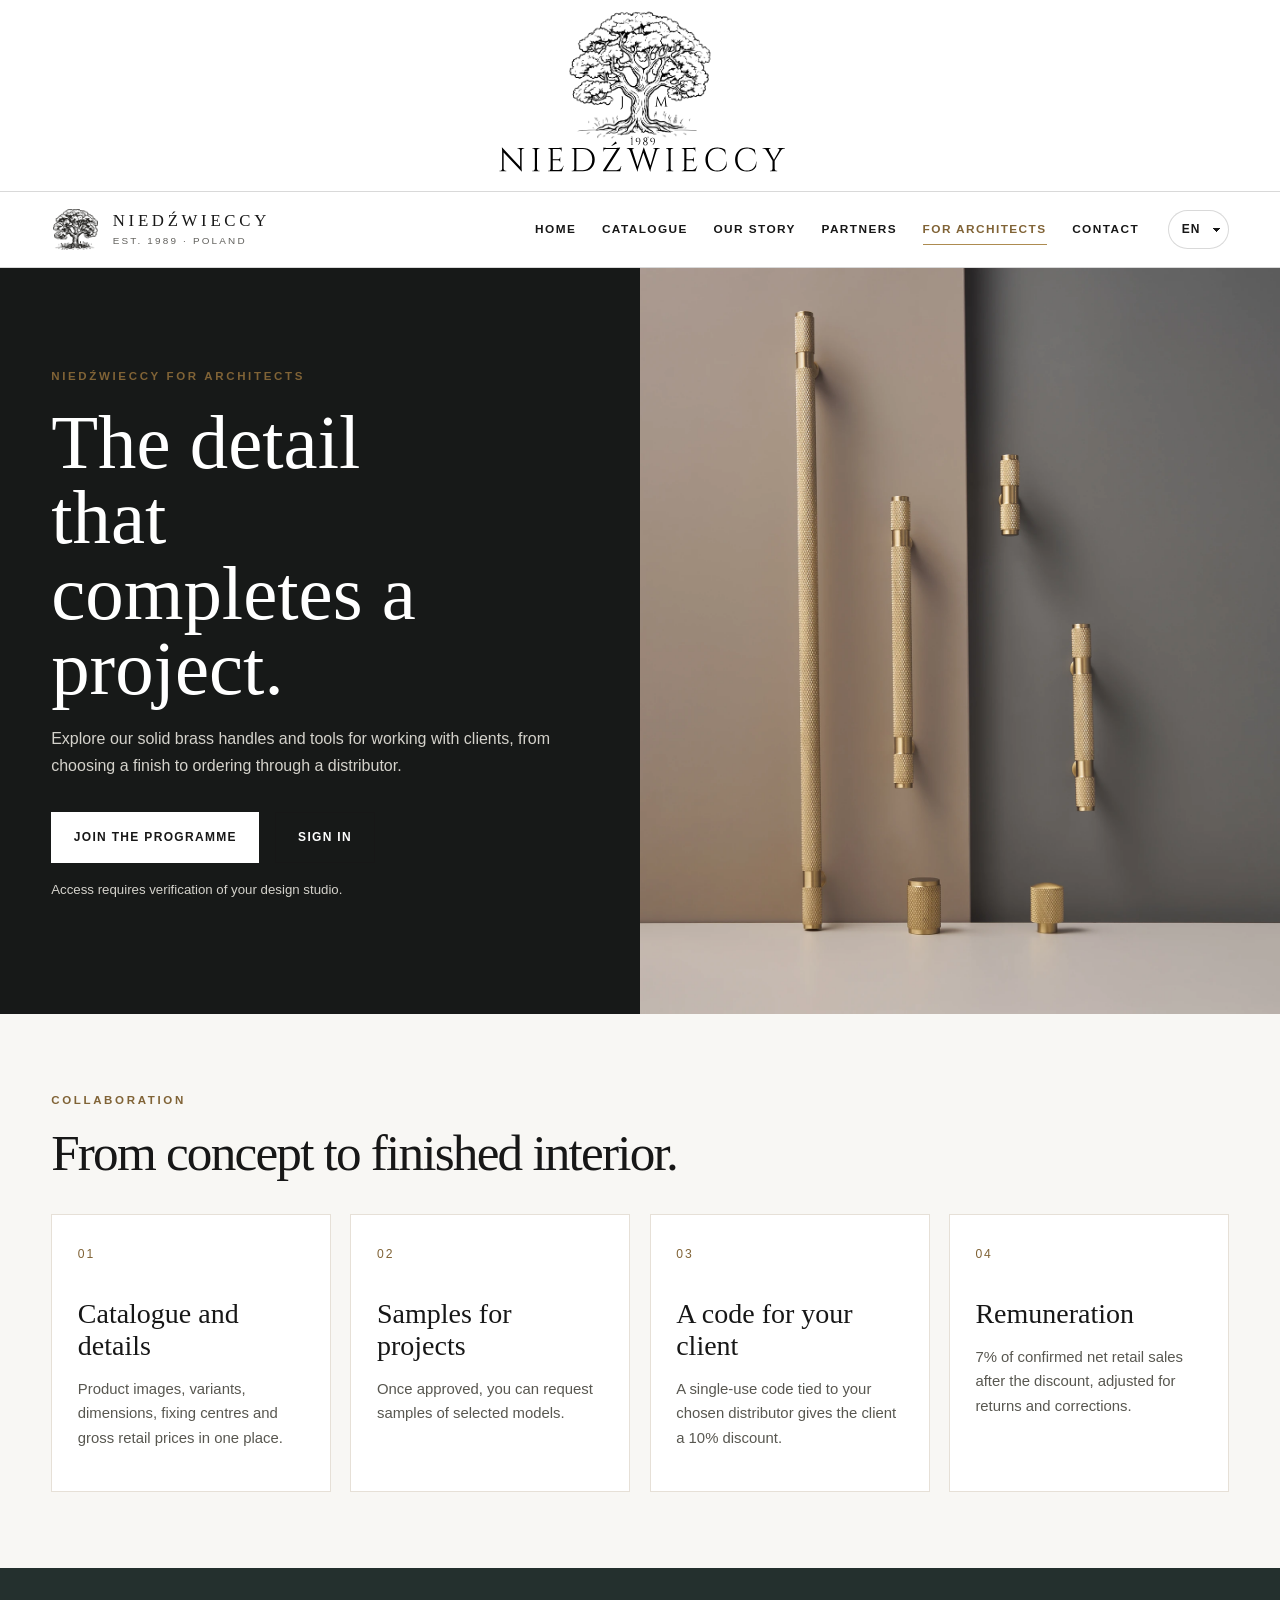
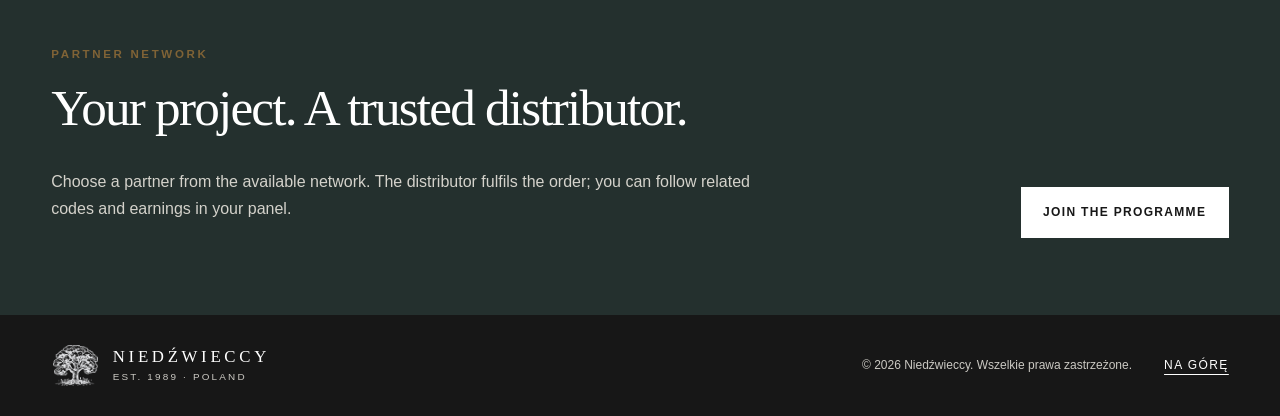
==== dla-architektow.html @ d3c6e462 "Add architect programme entry to Niedzwieccy brand site" ====
<!doctype html>
<html lang="pl">
  <head>
    <meta charset="utf-8" />
    <meta name="viewport" content="width=device-width, initial-scale=1" />
    <meta name="theme-color" content="#171717" />
    <meta name="description" content="Program Niedźwieccy dla Architektów: katalog uchwytów z litego mosiądzu, próbki, dystrybutorzy i kody dla klientów." />
    <meta property="og:type" content="website" />
    <meta property="og:title" content="Dla Architektów — Niedźwieccy" />
    <meta property="og:description" content="Poznaj program współpracy dla pracowni projektowych." />
    <link rel="canonical" href="https://niedzwieccy.com/dla-architektow" />
    <link rel="icon" type="image/png" href="assets/tree-mark-transparent.png" />
    <link rel="stylesheet" href="styles.css?v=8" />
    <link rel="stylesheet" href="pages.css?v=1" />
    <link rel="stylesheet" href="architect-page.css?v=1" />
    <title>Dla Architektów — Niedźwieccy</title>
  </head>
  <body class="inner-page architects-page" data-page="architects">
    <a class="skip-link" href="#main">Przejdź do treści</a>
    <div class="brand-masthead" id="top">
      <a class="masthead-logo" href="index.html" data-site-link aria-label="Niedźwieccy"><img src="assets/logo-niedzwieccy.svg" alt="Niedźwieccy — logo" width="375" height="375" /></a>
    </div>
    <header class="site-header" data-header>
      <a class="brand compact-brand" href="index.html#top" data-site-link aria-label="Niedźwieccy"><span class="brand-tree" aria-hidden="true"></span><span class="brand-copy"><strong>NIEDŹWIECCY</strong><small>EST. 1989 · POLAND</small></span></a>
      <button class="menu-toggle" type="button" aria-expanded="false" aria-controls="site-nav" data-menu><span></span><span></span><span class="sr-only">Menu</span></button>
      <nav class="site-nav" id="site-nav" aria-label="Menu" data-nav>
        <a href="index.html" data-site-link data-nav-label="home">Strona główna</a>
        <a href="katalog.html" data-site-link data-nav-label="catalog">Katalog</a>
        <a href="marka.html" data-site-link data-nav-label="brand">O marce</a>
        <a href="partnerzy.html" data-site-link data-nav-label="partners">Partnerzy</a>
        <a href="dla-architektow.html" data-site-link data-nav-label="architects" aria-current="page">Dla Architektów</a>
        <a href="index.html#contact" data-site-link data-nav-label="contact">Kontakt</a>
      </nav>
      <label class="language-picker"><span class="sr-only">Język</span><select aria-label="Język" data-language><option value="pl">PL</option><option value="de">DE</option><option value="en">EN</option><option value="es">ES</option><option value="fr">FR</option><option value="it">IT</option></select></label>
    </header>
    <main id="main">
      <section class="architect-hero">
        <div class="architect-hero-copy reveal">
          <div class="section-kicker" data-architect-copy="kicker">NIEDŹWIECCY DLA ARCHITEKTÓW</div>
          <h1 data-architect-copy="title">Detal, który domyka projekt.</h1>
          <p data-architect-copy="lead">Poznaj kolekcję uchwytów z litego mosiądzu i korzystaj z narzędzi do pracy z klientem — od wyboru wariantu po realizację u dystrybutora.</p>
          <div class="architect-actions"><a class="button button-light" data-architect-panel href="https://niedzwieccy-architekci-staging.netlify.app/" data-architect-copy="join">Dołącz do programu</a><a class="button button-ghost" data-architect-panel href="https://niedzwieccy-architekci-staging.netlify.app/" data-architect-copy="login">Zaloguj się</a></div>
          <p class="architect-note" data-architect-copy="verification">Dostęp do programu wymaga weryfikacji pracowni.</p>
        </div>
        <div class="architect-hero-image reveal"><img src="assets/hero-noah-1600.webp" alt="Mosiężny uchwyt Niedźwieccy" loading="eager" /></div>
      </section>
      <section class="architect-benefits">
        <div class="section-kicker" data-architect-copy="benefitsKicker">WSPÓŁPRACA</div>
        <h2 data-architect-copy="benefitsTitle">Od koncepcji do gotowego wnętrza.</h2>
        <div class="architect-benefits-grid">
          <article><span>01</span><h3 data-architect-copy="catalogTitle">Katalog i detale</h3><p data-architect-copy="catalogBody">Zdjęcia, warianty, wymiary, rozstawy i ceny detaliczne brutto w jednym miejscu.</p></article>
          <article><span>02</span><h3 data-architect-copy="samplesTitle">Próbki do projektu</h3><p data-architect-copy="samplesBody">Po zatwierdzeniu konta możesz wnioskować o próbki wybranych modeli.</p></article>
          <article><span>03</span><h3 data-architect-copy="codesTitle">Kod dla klienta</h3><p data-architect-copy="codesBody">Jednorazowy kod, powiązany z wybranym dystrybutorem, daje klientowi 10% rabatu.</p></article>
          <article><span>04</span><h3 data-architect-copy="earningsTitle">Wynagrodzenie</h3><p data-architect-copy="earningsBody">7% od potwierdzonej sprzedaży detalicznej netto po rabacie, z uwzględnieniem zwrotów i korekt.</p></article>
        </div>
      </section>
      <section class="architect-final">
        <div><div class="section-kicker" data-architect-copy="networkKicker">SIEĆ PARTNERÓW</div><h2 data-architect-copy="networkTitle">Twój projekt. Sprawdzony dystrybutor.</h2><p data-architect-copy="networkBody">Architekt wybiera partnera z dostępnej sieci. Zamówienie realizuje dystrybutor; architekt może śledzić powiązane kody i wynagrodzenia w swoim panelu.</p></div>
        <a class="button button-light" data-architect-panel href="https://niedzwieccy-architekci-staging.netlify.app/" data-architect-copy="join">Dołącz do programu</a>
      </section>
    </main>
    <footer><a class="brand brand-footer" href="index.html" data-site-link aria-label="Niedźwieccy"><span class="brand-tree" aria-hidden="true"></span><span class="brand-copy"><strong>NIEDŹWIECCY</strong><small>EST. 1989 · POLAND</small></span></a><p>© <span data-year></span> Niedźwieccy. Wszelkie prawa zastrzeżone.</p><a href="#top" class="back-top">Na górę</a></footer>
    <script src="navigation.js?v=2"></script><script src="page-copy.js?v=1"></script><script src="script.js?v=9"></script><script src="architect-page.js?v=1"></script>
  </body>
</html>
---- styles.css ----
:root {
  --ink: #171717;
  --ink-soft: #242424;
  --paper: #faf9f6;
  --paper-warm: #efeeea;
  --white: #fff;
  --brass: #ad8b50;
  --brass-bright: #d5b979;
  --brass-dark: #806336;
  --muted: #62615d;
  --muted-light: #cbc9c3;
  --line: rgba(23, 23, 23, 0.16);
  --serif: Georgia, "Times New Roman", serif;
  --sans: "Helvetica Neue", Helvetica, Arial, sans-serif;
  --pad: clamp(1.25rem, 4vw, 5rem);
  --radius: 2px;
}

* { box-sizing: border-box; }
html { scroll-behavior: smooth; }
body {
  margin: 0;
  color: var(--ink);
  background: var(--paper);
  font-family: var(--sans);
  font-size: 1rem;
  line-height: 1.6;
  -webkit-font-smoothing: antialiased;
}
body.menu-open { overflow: hidden; }
a { color: inherit; }
img { display: block; max-width: 100%; }
button, select { font: inherit; }

.skip-link {
  position: fixed;
  z-index: 100;
  left: 1rem;
  top: -5rem;
  padding: .75rem 1rem;
  background: var(--ink);
  color: var(--white);
}
.skip-link:focus { top: 1rem; }
.sr-only {
  position: absolute;
  width: 1px;
  height: 1px;
  padding: 0;
  margin: -1px;
  overflow: hidden;
  clip: rect(0,0,0,0);
  white-space: nowrap;
  border: 0;
}

.brand-masthead {
  position: relative;
  z-index: 31;
  height: clamp(15rem, 22vw, 17rem);
  display: grid;
  place-items: center;
  overflow: hidden;
  background: var(--white);
  border-bottom: 1px solid var(--line);
}
.masthead-logo {
  position: relative;
  display: block;
  width: clamp(22rem, 30vw, 24rem);
  height: 13rem;
  color: var(--ink);
  text-decoration: none;
  opacity: 0;
  transform: translateY(-14px);
  animation: masthead-in .95s .1s cubic-bezier(.2,.7,.2,1) forwards;
}
.masthead-logo img { position: absolute; top: 50%; left: 0; width: 100%; height: auto; transform: translateY(-50%); }
@keyframes masthead-in { to { opacity: 1; transform: none; } }

.site-header {
  position: sticky;
  z-index: 30;
  top: 0;
  height: 5.25rem;
  padding: 0 var(--pad);
  display: grid;
  grid-template-columns: 1fr auto auto;
  align-items: center;
  gap: 2.2rem;
  border-bottom: 1px solid var(--line);
  background: rgba(255, 255, 255, .96);
  backdrop-filter: blur(16px);
  transition: background .35s ease, border-color .35s ease, height .35s ease;
}
.site-header.scrolled {
  height: 4.5rem;
  background: rgba(255, 255, 255, .96);
  border-color: var(--line);
  backdrop-filter: blur(16px);
}
.compact-brand { opacity: 0; transform: translateY(-8px); pointer-events: none; transition: opacity .35s ease, transform .35s ease; }
.site-header.scrolled .compact-brand { opacity: 1; transform: none; pointer-events: auto; }
.brand {
  display: inline-flex;
  align-items: center;
  gap: .85rem;
  width: max-content;
  text-decoration: none;
}
.brand-tree, .about-tree {
  display: block;
  background-image: url("assets/tree-mark-transparent.png");
  background-size: contain;
  background-position: center;
  background-repeat: no-repeat;
}
.brand-tree { width: 3rem; height: 2.6rem; }
.brand-copy { display: grid; line-height: 1; gap: .35rem; }
.brand-copy strong { font-family: var(--serif); font-size: 1.05rem; letter-spacing: .22em; font-weight: 400; }
.brand-copy small { font-size: .62rem; letter-spacing: .22em; color: var(--muted); }

.site-nav { display: flex; align-items: center; gap: clamp(1rem, 2vw, 2rem); }
.site-nav a {
  position: relative;
  text-decoration: none;
  text-transform: uppercase;
  letter-spacing: .12em;
  font-size: .74rem;
  font-weight: 600;
}
.site-nav a::after {
  content: "";
  position: absolute;
  left: 0;
  right: 100%;
  bottom: -.4rem;
  height: 1px;
  background: var(--brass);
  transition: right .25s ease;
}
.site-nav a:hover::after, .site-nav a:focus-visible::after { right: 0; }
.language-picker select {
  appearance: none;
  border: 1px solid var(--line);
  border-radius: 999px;
  background: transparent;
  color: var(--ink);
  padding: .55rem 1.7rem .55rem .8rem;
  font-size: .75rem;
  font-weight: 700;
  letter-spacing: .09em;
  background-image: linear-gradient(45deg, transparent 50%, currentColor 50%), linear-gradient(135deg, currentColor 50%, transparent 50%);
  background-position: calc(100% - 11px) 50%, calc(100% - 7px) 50%;
  background-size: 4px 4px, 4px 4px;
  background-repeat: no-repeat;
}
.menu-toggle { display: none; }

.hero {
  min-height: calc(100svh - 5.25rem);
  display: grid;
  grid-template-columns: 48% 52%;
  border-bottom: 1px solid var(--line);
}
.hero-copy {
  padding: clamp(5rem, 10vh, 8rem) var(--pad) 3rem;
  display: flex;
  flex-direction: column;
  justify-content: center;
  background: var(--paper);
}
.hero-copy > * { opacity: 0; transform: translateY(22px); animation: hero-enter .8s cubic-bezier(.2,.7,.2,1) forwards; }
.hero-copy > :nth-child(1) { animation-delay: .18s; }
.hero-copy > :nth-child(2) { animation-delay: .3s; }
.hero-copy > :nth-child(3) { animation-delay: .42s; }
.hero-copy > :nth-child(4) { animation-delay: .54s; }
.hero-copy > :nth-child(5) { animation-delay: .66s; }
@keyframes hero-enter { to { opacity: 1; transform: none; } }
.eyebrow, .section-kicker {
  font-size: .72rem;
  letter-spacing: .23em;
  font-weight: 700;
  color: var(--brass-dark);
}
.hero h1, h2 {
  margin: 0;
  font-family: var(--serif);
  font-weight: 400;
  letter-spacing: -.035em;
  line-height: .98;
}
.hero h1 { max-width: 9ch; margin-top: 1.6rem; font-size: clamp(3.2rem, 6.5vw, 7.2rem); }
.hero-lead { max-width: 36rem; margin: 2rem 0 0; color: var(--muted); font-size: clamp(1.05rem, 1.35vw, 1.28rem); }
.hero-actions { display: flex; flex-wrap: wrap; gap: .8rem; margin-top: 2.5rem; }
.button {
  display: inline-flex;
  align-items: center;
  justify-content: center;
  min-height: 3.2rem;
  padding: .85rem 1.35rem;
  border: 1px solid var(--ink);
  text-decoration: none;
  text-transform: uppercase;
  letter-spacing: .11em;
  font-size: .75rem;
  font-weight: 700;
  transition: color .25s ease, background .25s ease, border-color .25s ease;
}
.button-primary { color: var(--white); background: var(--ink); }
.button-primary:hover, .button-primary:focus-visible { background: var(--brass-dark); border-color: var(--brass-dark); }
.button-ghost:hover, .button-ghost:focus-visible { color: var(--white); background: var(--ink); }
.hero-facts { margin: auto 0 0; padding-top: 3rem; display: grid; grid-template-columns: repeat(3, 1fr); gap: 1rem; }
.hero-facts div { border-top: 1px solid var(--line); padding-top: .9rem; }
.hero-facts dt { font-family: var(--serif); font-size: 1.5rem; }
.hero-facts dd { margin: .15rem 0 0; color: var(--muted); font-size: .75rem; line-height: 1.35; }
.hero-visual { position: relative; margin: 0; min-height: 42rem; overflow: hidden; background: var(--paper-warm); }
.hero-visual::after {
  content: "";
  position: absolute;
  inset: 0;
  box-shadow: inset 0 0 0 1px rgba(255,255,255,.12);
  pointer-events: none;
}
.hero-visual img {
  position: absolute;
  inset: 0;
  width: 100%;
  height: 100%;
  object-fit: contain;
  object-position: center;
  animation: hero-image-in 1.4s cubic-bezier(.2,.7,.2,1) both;
}
.hero-visual::before {
  content: "";
  position: absolute;
  z-index: 1;
  top: 0;
  bottom: 0;
  width: 36%;
  left: -50%;
  background: linear-gradient(90deg, transparent, rgba(222,188,123,.22), transparent);
  transform: skewX(-14deg);
  animation: brass-sweep 1.35s .55s ease-out forwards;
  pointer-events: none;
}
@keyframes hero-image-in { from { opacity: .4; filter: saturate(.55); } to { opacity: 1; filter: saturate(1); } }
@keyframes brass-sweep { to { left: 125%; } }
.hero-visual figcaption {
  position: absolute;
  z-index: 1;
  bottom: 1.4rem;
  left: 1.4rem;
  right: 1.4rem;
  display: flex;
  align-items: baseline;
  justify-content: space-between;
  padding: .8rem 1rem;
  background: rgba(23,23,23,.76);
  color: var(--white);
  backdrop-filter: blur(8px);
  text-transform: uppercase;
  font-size: .7rem;
  letter-spacing: .14em;
}
.hero-visual figcaption strong { color: var(--brass-bright); }

.brand-ribbon {
  overflow: hidden;
  padding: .95rem 0;
  border-bottom: 1px solid var(--line);
  background: var(--white);
  color: var(--ink);
}
.brand-ribbon-track {
  display: flex;
  align-items: center;
  gap: 2rem;
  width: max-content;
  animation: ribbon-move 22s linear infinite;
}
.brand-ribbon span { font-size: .72rem; font-weight: 800; letter-spacing: .24em; white-space: nowrap; }
.brand-ribbon i { width: .3rem; height: .3rem; border-radius: 50%; background: var(--brass); }
@keyframes ribbon-move { to { transform: translateX(-50%); } }

.manifesto, .collection, .distribution { padding: clamp(6rem, 10vw, 10rem) var(--pad); }
.manifesto { background: var(--ink); color: var(--white); }
.manifesto .section-kicker { color: var(--brass-bright); }
.manifesto-grid { margin-top: 2.6rem; display: grid; grid-template-columns: 1.35fr .65fr; gap: 8vw; align-items: end; }
.manifesto h2 { max-width: 16ch; font-size: clamp(2.7rem, 5.6vw, 6.3rem); }
.manifesto-copy { max-width: 32rem; color: var(--muted-light); font-size: 1.08rem; }
.gold-line { margin-top: 2rem; padding-left: 1rem; border-left: 2px solid var(--brass); color: var(--white); }
.value-grid { margin-top: clamp(4rem, 8vw, 8rem); display: grid; grid-template-columns: repeat(3, 1fr); border-top: 1px solid rgba(255,255,255,.16); }
.value-card { min-height: 17rem; padding: 1.8rem 2rem 1.8rem 0; border-right: 1px solid rgba(255,255,255,.16); }
.value-card + .value-card { padding-left: 2rem; }
.value-card:last-child { border-right: 0; }
.value-card > span { color: var(--brass-bright); font-size: .72rem; letter-spacing: .18em; }
.value-card h3 { margin: 4.5rem 0 .8rem; font-family: var(--serif); font-size: 1.55rem; font-weight: 400; }
.value-card p { margin: 0; color: var(--muted-light); max-width: 25rem; }

.section-heading { display: grid; grid-template-columns: 1.1fr .9fr; gap: 4rem; align-items: end; }
.section-heading h2, .about h2, .b2b h2, .contact h2 { margin-top: 1.2rem; font-size: clamp(2.8rem, 5vw, 5.8rem); }
.section-heading > p { margin: 0 0 .4rem; max-width: 35rem; color: var(--muted); font-size: 1.05rem; }
.collection-grid {
  margin-top: clamp(3rem, 6vw, 5rem);
  display: grid;
  grid-template-columns: repeat(3, minmax(0, 1fr));
  gap: 1rem;
}
.product-card { position: relative; overflow: hidden; margin: 0; aspect-ratio: 4 / 3; background: var(--paper-warm); }
.product-card.product-wide, .product-card.product-tall { grid-column: auto; grid-row: auto; }
.product-card img { width: 100%; height: 100%; padding: clamp(.35rem, .8vw, .8rem); object-fit: contain; transition: transform .7s cubic-bezier(.2,.65,.25,1); }
.product-card::after { content: ""; position: absolute; inset: 58% 0 0; background: linear-gradient(transparent, rgba(23,23,23,.76)); pointer-events: none; }
.product-card:hover img { transform: scale(1.018); }
.product-card > div { position: absolute; z-index: 2; left: 1.25rem; right: 1.25rem; bottom: 1rem; display: flex; justify-content: space-between; align-items: baseline; color: white; }
.product-card h3 { margin: 0; font-family: var(--serif); font-size: 1.5rem; font-weight: 400; }
.product-card span { font-size: .72rem; letter-spacing: .12em; }
.collection-footer { margin: 2.4rem 0 0 auto; max-width: 52rem; display: flex; align-items: flex-end; justify-content: space-between; gap: 2rem; padding-top: 1.2rem; border-top: 1px solid var(--line); }
.collection-note { margin: 0; max-width: 34rem; color: var(--muted); }
.catalog-button { flex: 0 0 auto; gap: .75rem; }

.about { display: grid; grid-template-columns: .9fr 1.1fr; min-height: 42rem; background: var(--paper-warm); }
.production-visual { position: relative; min-height: 42rem; overflow: hidden; border-right: 1px solid var(--line); background: #74684e; }
.production-visual::after { content: ""; position: absolute; inset: 0; background: linear-gradient(180deg, transparent 55%, rgba(11,10,8,.68)); pointer-events: none; }
.production-visual video { width: 100%; height: 100%; object-fit: cover; filter: saturate(.82) contrast(1.05); }
.production-label { position: absolute; z-index: 2; left: 1.5rem; right: 1.5rem; bottom: 1.35rem; display: flex; justify-content: space-between; align-items: center; padding-top: 1rem; border-top: 1px solid rgba(255,255,255,.55); color: white; }
.production-label span, .production-label strong { font-size: .7rem; letter-spacing: .18em; }
.production-label strong { font-weight: 700; }
.about-copy { padding: clamp(5rem, 9vw, 9rem) var(--pad); align-self: center; }
.about-copy p { max-width: 49rem; margin: 2rem 0; font-size: 1.1rem; color: var(--muted); }
.about-copy blockquote { margin: 3rem 0 0; max-width: 45rem; font-family: var(--serif); font-style: italic; font-size: clamp(1.4rem, 2.4vw, 2.3rem); line-height: 1.25; }

.b2b { display: grid; grid-template-columns: 1fr 1fr; background: var(--ink-soft); color: var(--white); }
.b2b-intro { padding: clamp(5rem, 9vw, 9rem) var(--pad); border-right: 1px solid rgba(255,255,255,.15); }
.b2b .section-kicker { color: var(--brass-bright); }
.b2b h2 { max-width: 12ch; }
.b2b-intro p { max-width: 36rem; margin: 2rem 0; color: var(--muted-light); font-size: 1.1rem; }
.button-light { border-color: var(--white); color: var(--ink); background: var(--white); }
.button-light:hover, .button-light:focus-visible { color: var(--ink); background: var(--brass-bright); border-color: var(--brass-bright); }
.b2b-list { padding: clamp(4rem, 8vw, 8rem) var(--pad); display: grid; align-content: center; }
.b2b-list article { display: grid; grid-template-columns: 3rem 1fr; gap: 1rem; padding: 2rem 0; border-bottom: 1px solid rgba(255,255,255,.15); }
.b2b-list article:first-child { border-top: 1px solid rgba(255,255,255,.15); }
.b2b-list span { color: var(--brass-bright); font-size: .75rem; letter-spacing: .12em; }
.b2b-list h3 { margin: 0 0 .45rem; font-family: var(--serif); font-size: 1.35rem; font-weight: 400; }
.b2b-list p { margin: 0; color: var(--muted-light); }

.distribution { background: var(--white); }
.partner-grid { margin-top: 1.25rem; max-width: 72rem; display: grid; grid-template-columns: repeat(2, minmax(0, 1fr)); border-top: 1px solid var(--line); border-left: 1px solid var(--line); }
.partner-card { position: relative; min-height: 26rem; padding: 1.5rem; display: flex; flex-direction: column; border-right: 1px solid var(--line); border-bottom: 1px solid var(--line); background: var(--white); overflow: hidden; transition: box-shadow .3s ease, transform .3s ease; }
.partner-card[hidden] { display: none !important; }
.partner-card:hover { z-index: 1; transform: translateY(-3px); box-shadow: 0 18px 40px rgba(23, 23, 23, .08); }
.partner-code { font-size: .65rem; font-weight: 700; letter-spacing: .17em; color: var(--muted); }
.partner-logo-wrap { margin: 2rem 0 1.75rem; height: 9rem; min-height: 9rem; padding: .7rem; display: flex; align-items: center; justify-content: center; overflow: hidden; background: white; }
.partner-logo-wrap.partner-logo-dark { background: var(--ink-soft); }
.partner-logo-wrap img { display: block; width: 100%; height: 100%; min-width: 0; min-height: 0; max-width: 100%; max-height: 100%; object-fit: contain; }
.partner-copy h3 { margin: 0; font-family: var(--serif); font-size: 1.45rem; font-weight: 400; line-height: 1.05; }
.partner-copy p { margin: .55rem 0 0; min-height: 2.6em; color: var(--muted); font-size: .82rem; line-height: 1.35; }
.partner-copy address { margin-top: .85rem; color: var(--ink-soft); font-size: .9rem; font-style: normal; line-height: 1.55; }
.partner-visit { margin-top: auto; padding-top: 1rem; border-top: 1px solid var(--line); color: var(--ink); font-size: .68rem; font-weight: 700; letter-spacing: .12em; text-transform: uppercase; text-underline-offset: .3rem; }
.partner-visit:hover, .partner-visit:focus-visible { color: var(--brass-dark); }
.city-label { margin: 3.5rem 0 0; color: var(--muted); font-size: .75rem; font-weight: 700; letter-spacing: .13em; text-transform: uppercase; }
.city-list { margin-top: 4rem; display: flex; flex-wrap: wrap; gap: .6rem; }
.city-label + .city-list { margin-top: 1.25rem; }
.city-list button { padding: .8rem 1rem; border: 1px solid var(--line); border-radius: 999px; background: transparent; color: var(--ink); font-family: var(--serif); font-size: 1.05rem; cursor: pointer; transition: color .2s ease, background .2s ease, border-color .2s ease; }
.city-list button:hover, .city-list button:focus-visible, .city-list button.active { border-color: var(--ink); background: var(--ink); color: var(--white); }
.text-link { display: inline-block; margin-top: 2.5rem; text-underline-offset: .35rem; text-decoration-color: var(--brass); font-weight: 600; }

.contact { padding: clamp(5rem, 9vw, 9rem) var(--pad); display: grid; grid-template-columns: 1.4fr .6fr; gap: 7vw; align-items: end; border-top: 1px solid var(--line); background: var(--paper-warm); color: var(--ink); }
.contact-lead h2 { max-width: 13ch; }
.contact .section-kicker { color: var(--brass-dark); }
.contact-email { display: inline-block; margin-top: 2.5rem; font-family: var(--serif); font-size: clamp(1.3rem, 2.4vw, 2.3rem); text-decoration-color: var(--brass); text-decoration-thickness: 1px; text-underline-offset: .35rem; }
.contact-details { display: grid; gap: .2rem; font-style: normal; }
.contact-details strong { margin-bottom: 1rem; font-family: var(--serif); font-size: 1.35rem; font-weight: 400; }
.contact-details a { margin-top: 1rem; width: max-content; }
.contact-details small { margin-top: 1rem; opacity: .72; }

footer { min-height: 11rem; padding: 2.4rem var(--pad); display: grid; grid-template-columns: 1fr auto auto; gap: 2rem; align-items: center; background: var(--ink); color: var(--white); }
footer .brand-tree { filter: invert(1); }
footer .brand-copy small, footer p { color: var(--muted-light); }
footer p { font-size: .75rem; }
.back-top { font-size: .75rem; text-transform: uppercase; letter-spacing: .12em; text-underline-offset: .3rem; }

.reveal { opacity: 0; transform: translateY(34px); filter: blur(3px); transition: opacity .85s ease, transform .85s cubic-bezier(.2,.7,.2,1), filter .85s ease; transition-delay: var(--reveal-delay, 0ms); }
.reveal.visible { opacity: 1; transform: none; }
.reveal.visible { filter: none; }
.product-card.reveal { transform: translateY(38px) scale(.975); }
.product-card.reveal.visible { transform: none; }

@media (max-width: 1080px) {
  .site-header { grid-template-columns: 1fr auto auto; }
  .site-nav {
    position: fixed;
    inset: 0;
    z-index: -1;
    display: grid;
    place-content: center;
    gap: 1.5rem;
    background: var(--white);
    opacity: 0;
    pointer-events: none;
    transition: opacity .25s ease;
  }
  .site-nav.open { opacity: 1; pointer-events: auto; }
  body.menu-open .site-header { position: fixed; inset: 0 0 auto; z-index: 40; backdrop-filter: none; }
  body.menu-open .compact-brand { opacity: 1; transform: none; pointer-events: auto; }
  .site-nav a { font-family: var(--serif); font-size: clamp(1.8rem, 4vw, 3rem); text-align: center; text-transform: none; font-weight: 400; }
  .menu-toggle { position: relative; z-index: 31; display: grid; gap: .38rem; width: 2.6rem; height: 2.6rem; place-content: center; border: 0; background: transparent; cursor: pointer; }
  .menu-toggle span:not(.sr-only) { display: block; width: 1.4rem; height: 1px; background: currentColor; transition: transform .25s ease; }
  .menu-toggle[aria-expanded="true"] span:first-child { transform: translateY(3px) rotate(45deg); }
  .menu-toggle[aria-expanded="true"] span:nth-child(2) { transform: translateY(-3px) rotate(-45deg); }
  .language-picker { grid-column: 2; grid-row: 1; }
  .menu-toggle { grid-column: 3; grid-row: 1; }
  .hero { grid-template-columns: 1fr 1fr; }
  .hero-facts { display: none; }
  .collection-grid { grid-template-columns: repeat(3, 1fr); }
}

@media (max-width: 760px) {
  .brand-masthead { height: 12rem; }
  .masthead-logo { width: clamp(17rem, 75vw, 20rem); height: 10rem; }
  .site-header { height: 4.5rem; gap: .55rem; }
  .brand-tree { width: 2.3rem; height: 2rem; }
  .brand-copy strong { font-size: .88rem; letter-spacing: .16em; }
  .brand-copy small { font-size: .53rem; }
  .language-picker select { padding: .48rem 1.45rem .48rem .65rem; }
  .hero { display: flex; flex-direction: column; min-height: 0; }
  .hero-copy { min-height: 72svh; padding-top: 4.8rem; order: 1; }
  .hero h1 { font-size: clamp(3.1rem, 15vw, 5.2rem); }
  .hero-visual { min-height: 0; aspect-ratio: 3800 / 4430; order: 2; }
  .hero-actions { display: grid; }
  .hero-actions .button { width: 100%; }
  .manifesto-grid, .section-heading, .about, .b2b, .contact { grid-template-columns: 1fr; }
  .manifesto-grid { gap: 2rem; }
  .value-grid { grid-template-columns: 1fr; }
  .value-card, .value-card + .value-card { min-height: 0; padding: 1.8rem 0; border-right: 0; border-bottom: 1px solid rgba(255,255,255,.16); }
  .value-card h3 { margin-top: 2rem; }
  .section-heading { gap: 2rem; }
  .collection-grid { grid-template-columns: 1fr 1fr; }
  .collection-footer { max-width: none; align-items: stretch; flex-direction: column; }
  .catalog-button { align-self: flex-start; }
  .partner-grid { grid-template-columns: 1fr; }
  .partner-card { min-height: 23rem; }
  .production-visual { min-height: 31rem; border-right: 0; border-bottom: 1px solid var(--line); }
  .b2b-intro { border-right: 0; border-bottom: 1px solid rgba(255,255,255,.15); }
  footer { grid-template-columns: 1fr; text-align: left; }
}

@media (max-width: 460px) {
  .brand-copy small { display: none; }
  .brand-tree { display: none; }
  .collection-grid { grid-template-columns: 1fr; }
  .hero-visual figcaption { left: .7rem; right: .7rem; bottom: .7rem; }
}

@media (prefers-reduced-motion: reduce) {
  html { scroll-behavior: auto; }
  *, *::before, *::after { animation-duration: .01ms !important; transition-duration: .01ms !important; }
  .reveal { opacity: 1; transform: none; }
  .hero-copy > *, .masthead-logo { opacity: 1; transform: none; }
  .brand-ribbon-track, .hero-visual::before { animation: none; }
}
---- pages.css ----
/* Four pages, one identity. The home page is a concise entrance to the collection. */
a:focus-visible, button:focus-visible, select:focus-visible { outline: 2px solid var(--brass-dark); outline-offset: 5px; }
[id] { scroll-margin-top: 5.5rem; }
.brand-masthead { height: 14rem; }
.site-header { height: 4.75rem; gap: 1.8rem; }
.site-nav a[aria-current="page"]::after { right: 0; }
.site-nav a[aria-current="page"] { color: var(--brass-dark); }
.inner-page .brand-masthead { height: 12rem; }
.inner-page .masthead-logo { width: 22rem; height: 11rem; }
footer { min-height: 0; padding-block: 1.8rem; }
footer p { font-size: .75rem; }

.home-page .hero { min-height: 0; }
.home-page .hero-copy { padding-block: 3rem; }
.home-page .hero h1 { max-width: 10ch; font-size: clamp(3.1rem, 5.8vw, 6.5rem); }
.home-page .hero-lead { margin-top: 1.5rem; max-width: 32rem; font-size: 1.08rem; }
.home-page .hero-actions { margin-top: 1.8rem; }
.home-page .hero-visual { min-height: 34rem; }
.home-page .hero-visual::before { display: none; }
.home-collection { padding: clamp(3rem, 5vw, 4.5rem) var(--pad); background: var(--white); }
.home-collection .section-heading { grid-template-columns: 1.15fr .85fr; gap: 3rem; }
.home-collection h2 { font-size: clamp(2.2rem, 3.7vw, 4rem); }
.featured-grid { display: grid; grid-template-columns: repeat(3, minmax(0, 1fr)); gap: 1.25rem; margin-top: 2rem; }
.featured-card { min-width: 0; }
.featured-card a { display: block; text-decoration: none; }
.featured-image { display: grid; place-items: center; aspect-ratio: 4 / 3; overflow: hidden; background: var(--paper-warm); }
.featured-image img { width: 100%; height: 100%; padding: .5rem; object-fit: contain; transition: transform .55s ease; }
.featured-card a:hover img { transform: scale(1.025); }
.featured-meta { display: grid; grid-template-columns: 1fr auto; align-items: baseline; gap: .5rem; padding-top: .8rem; }
.featured-meta h3 { margin: 0; font: 400 1.55rem/1.1 var(--serif); }
.featured-meta code { font: .7rem var(--sans); letter-spacing: .1em; color: var(--muted); }
.featured-action { display: block; margin-top: .5rem; color: var(--brass-dark); font-size: .74rem; }
.home-collection .collection-footer { margin-top: 1.6rem; max-width: none; align-items: center; }
.home-story { display: grid; grid-template-columns: 1.05fr .95fr; gap: 5vw; padding: clamp(3rem, 5vw, 4.5rem) var(--pad); background: var(--ink); color: var(--white); }
.home-story .section-kicker { color: var(--brass-bright); }
.home-story h2 { font-size: clamp(2.2rem, 3.9vw, 4.2rem); margin-top: 1rem; max-width: 14ch; }
.home-story p { margin: 0; color: var(--muted-light); max-width: 39rem; }
.story-actions { display: flex; flex-wrap: wrap; gap: 1.5rem; margin-top: 1.5rem; }
.story-actions a { color: var(--white); font-size: .8rem; text-underline-offset: .4rem; text-decoration-color: var(--brass-bright); }
.contact { padding: clamp(2.5rem, 4vw, 3.5rem) var(--pad); gap: 4vw; }
.contact h2 { max-width: 18ch; margin-top: .9rem; font-size: clamp(2rem, 3.1vw, 3.3rem); }
.contact-email { margin-top: 1.2rem; font-size: clamp(1.05rem, 2.5vw, 2rem); }
.contact-details { font-size: .85rem; }

.page-intro { padding: clamp(2.5rem, 4vw, 4rem) var(--pad); }
.brand-intro { display: grid; grid-template-columns: 1.1fr .9fr; gap: 4vw; align-items: center; }
.page-intro h1 { font: 400 clamp(2.6rem, 4.5vw, 5.1rem)/1.02 var(--serif); letter-spacing: -.035em; margin: 1.25rem 0; max-width: 15ch; }
.page-intro p { max-width: 43rem; color: var(--muted); font-size: 1.05rem; }
.brand-portrait { margin: 0; }
.brand-portrait a { display: block; background: var(--paper-warm); }
.brand-portrait img { width: 100%; height: 23rem; object-fit: contain; }
.brand-portrait figcaption { display: flex; justify-content: space-between; gap: 1rem; margin-top: .65rem; font-size: .75rem; color: var(--muted); }
.journey { display: grid; grid-template-columns: repeat(3, minmax(0, 1fr)); gap: 2rem; padding: 0 var(--pad) 3rem; }
.journey article { border-top: 1px solid var(--line); padding-top: 1rem; }
.journey span { font-size: .76rem; letter-spacing: .15em; font-weight: 700; color: var(--brass-dark); }
.journey h2 { font: 400 1.6rem/1.15 var(--serif); margin: 1rem 0; }
.journey p { font-size: .9rem; color: var(--muted); margin: 0; }
.production-section { padding: clamp(3rem, 5vw, 4.5rem) var(--pad); background: var(--ink); color: var(--white); }
.production-section .section-kicker { color: var(--brass-bright); }
.production-section .section-heading h2 { font-size: clamp(2.2rem, 3.8vw, 4.1rem); }
.production-section .section-heading p { color: var(--muted-light); }
.process-grid { display: grid; grid-template-columns: 1.3fr 1fr; gap: 1.5rem; margin-top: 2rem; align-items: start; }
.process-grid figure { margin: 0; min-width: 0; }
.process-grid .process-media { display: block; width: 100%; aspect-ratio: 4 / 3; background: #302f2d; }
.process-media img, .process-media video { width: 100%; height: 100%; object-fit: contain; }
.process-media img { transition: opacity .25s ease; }
.process-media a:hover img { opacity: .92; }
.process-caption { display: flex; flex-wrap: wrap; justify-content: space-between; gap: .7rem; padding-top: .7rem; color: var(--muted-light); font-size: .78rem; }
.process-caption a { color: var(--white); text-underline-offset: .25rem; }
.process-photos { display: grid; gap: 1.5rem; }
.process-photos .process-media { aspect-ratio: 16 / 9; }
.video-fallback { display: none; }
.process-media.media-unavailable video { display: none; }
.process-media.media-unavailable .video-fallback { display: block; width: 100%; height: 100%; }
.brand-quote { margin: 2.5rem 0 0; padding-top: 1.5rem; border-top: 1px solid rgba(255,255,255,.18); font: italic 400 clamp(1.3rem, 2.3vw, 2.2rem)/1.3 var(--serif); max-width: 45rem; }
.partner-intro .b2b-intro { padding: clamp(2.5rem, 4vw, 4rem) var(--pad); }
.partner-intro h1 { font: 400 clamp(2.6rem, 4.4vw, 4.8rem)/1.04 var(--serif); letter-spacing: -.035em; max-width: 15ch; margin: 1.3rem 0; }
.partner-intro .b2b-intro p { margin: 1.5rem 0; font-size: 1rem; }
.partner-intro .b2b-list { padding: 2rem var(--pad); }
.partner-intro .b2b-list article { padding: 1.4rem 0; }
.partner-actions { display: flex; flex-wrap: wrap; align-items: center; gap: 1rem; }
.partner-actions > .text-link { margin: 0; color: var(--white); }
.partners-page .distribution { padding: clamp(3rem, 5vw, 4.5rem) var(--pad); }
.partners-page .section-heading h2 { font-size: clamp(2.2rem, 3.8vw, 4.2rem); }
.partners-page .city-label { margin-top: 2rem; }
.partner-grid { max-width: none; }
.partner-grid[data-single="true"] { grid-template-columns: 1fr; }
.partner-grid[data-single="true"] .partner-card { display: grid; grid-template-columns: minmax(10rem, 21rem) 1fr; grid-template-areas: "logo code" "logo copy" "logo visit"; gap: .8rem 2.5rem; min-height: 17rem; }
.partner-grid[data-single="true"] .partner-logo-wrap { grid-area: logo; align-self: center; margin: 0; height: 12rem; }
.partner-grid[data-single="true"] .partner-code { grid-area: code; }
.partner-grid[data-single="true"] .partner-copy { grid-area: copy; }
.partner-grid[data-single="true"] .partner-visit { grid-area: visit; }
.catalog-hero { min-height: 26rem; }
.catalog-hero-copy { padding: 2.75rem var(--pad); }
.catalog-hero h1 { font-size: clamp(2.7rem, 4.2vw, 4.8rem); }
.catalog-hero-copy > p { margin-top: 1.3rem; font-size: 1rem; }
.finish-panel { padding: 2.5rem clamp(1.5rem, 3vw, 3rem); gap: 2rem; }
.catalog-browser { padding-block: 3.5rem; }
.catalog-cta { padding-block: 3.5rem; }

@media (max-width: 1100px) {
  .home-page .hero h1 { font-size: clamp(3rem, 6vw, 4.7rem); }
  .home-collection .section-heading { gap: 2rem; }
  .brand-intro { grid-template-columns: 1fr 1fr; }
  .brand-portrait img { height: 24rem; }
}
@media (max-width: 760px) {
  [id] { scroll-margin-top: 4.5rem; }
  .brand-masthead { height: 11rem; }
  .inner-page .brand-masthead { height: 10rem; }
  .inner-page .masthead-logo { width: clamp(17rem, 75vw, 20rem); height: 10rem; }
  .site-header { height: 4rem; gap: .6rem; }
  .home-page .hero-copy { min-height: 0; padding: 2.5rem var(--pad); }
  .home-page .hero h1 { font-size: clamp(3rem, 12vw, 4.5rem); max-width: 12ch; margin-top: 1rem; }
  .home-page .hero-lead { font-size: 1rem; margin-top: 1.25rem; }
  .home-page .hero-visual { min-height: 0; }
  .home-collection .section-heading, .home-story, .brand-intro, .journey, .process-grid { grid-template-columns: 1fr; }
  .home-collection .section-heading { gap: 1rem; }
  .home-collection h2 { margin-top: .75rem; }
  .home-collection .section-heading p { font-size: .95rem; }
  .featured-grid { grid-template-columns: none; grid-auto-flow: column; grid-auto-columns: 85%; overflow-x: auto; overscroll-behavior-x: contain; scroll-snap-type: x mandatory; gap: 1rem; padding-bottom: 1rem; }
  .featured-card { scroll-snap-align: start; }
  .home-collection .collection-footer { gap: 1rem; align-items: stretch; margin-top: 1rem; }
  .home-collection .collection-note { font-size: .88rem; }
  .home-story { gap: 1.5rem; }
  .home-story h2 { max-width: 16ch; }
  .contact { gap: 1.5rem; }
  .contact h2 { max-width: 20ch; }
  .page-intro { padding-top: 2rem; }
  .page-intro h1 { font-size: clamp(2.7rem, 9.5vw, 4rem); }
  .brand-intro { gap: 1.5rem; }
  .brand-portrait img { height: auto; max-height: 24rem; }
  .journey { gap: 1.75rem; }
  .journey h2 { margin: .65rem 0; }
  .process-grid { gap: 2rem; }
  .production-section .section-heading { gap: 1rem; }
  .partner-intro h1 { font-size: clamp(2.7rem, 9.5vw, 4rem); }
  .partner-intro .b2b-intro { padding-block: 2.5rem; }
  .partner-intro .b2b-list { padding-block: 1.5rem; }
  .partners-page .section-heading { gap: 1rem; }
  .partner-grid[data-single="true"] .partner-card { display: flex; min-height: 0; gap: 0; }
  .partner-grid[data-single="true"] .partner-logo-wrap { width: 100%; align-self: stretch; height: 9rem; margin: 1rem 0; }
  .partner-grid[data-single="true"] .partner-visit { margin-top: 1.25rem; }
  .catalog-hero { min-height: 0; }
  .catalog-hero-copy { padding-block: 2.5rem; }
  .catalog-hero h1 { font-size: clamp(2.7rem, 10vw, 4rem); }
  .finish-panel { padding-block: 2rem; }
}
---- architect-page.css ----
.architects-page .architect-hero{display:grid;grid-template-columns:1fr 1fr;min-height:38rem;background:#171918;color:#fff}
.architects-page .architect-hero-copy{padding:clamp(3rem,6vw,7rem) var(--pad);align-self:center}
.architects-page .architect-hero h1{font:400 clamp(3.2rem,6vw,7rem)/.98 var(--serif);max-width:10ch;margin:1.2rem 0}
.architects-page .architect-hero p{max-width:38rem;color:#d4d2cb;line-height:1.7}
.architects-page .architect-hero-image{min-height:32rem;overflow:hidden}
.architects-page .architect-hero-image img{display:block;width:100%;height:100%;object-fit:cover}
.architects-page .architect-actions{display:flex;gap:1rem;flex-wrap:wrap;margin-top:2rem}
.architects-page .architect-note{font-size:.83rem;margin-top:1rem}
.architects-page .architect-benefits{padding:clamp(3rem,6vw,6rem) var(--pad);background:#f8f7f4}
.architects-page .architect-benefits h2,.architects-page .architect-final h2{font:400 clamp(2.4rem,4vw,4.5rem)/1.1 var(--serif);margin:1rem 0 2rem}
.architects-page .architect-benefits-grid{display:grid;grid-template-columns:repeat(4,minmax(0,1fr));gap:1.2rem}
.architects-page .architect-benefits article{background:#fff;padding:clamp(1.5rem,2vw,2.5rem);border:1px solid #e6e0d7;min-height:17rem}
.architects-page .architect-benefits article span{color:var(--brass-dark);font-size:.76rem;letter-spacing:.16em}
.architects-page .architect-benefits h3{font:400 1.75rem var(--serif);margin:2rem 0 .7rem}
.architects-page .architect-benefits p{font-size:.93rem;line-height:1.65;color:#585750}
.architects-page .architect-final{padding:clamp(3rem,6vw,6rem) var(--pad);display:flex;align-items:end;justify-content:space-between;gap:3rem;background:#24302e;color:#fff}
.architects-page .architect-final>div{max-width:46rem}
.architects-page .architect-final p{color:#d4d2cb;line-height:1.7}
.architects-page .architect-final .button{flex:none}
@media(max-width:1000px){.architects-page .architect-benefits-grid{grid-template-columns:repeat(2,minmax(0,1fr))}}
@media(max-width:700px){.architects-page .architect-hero{grid-template-columns:1fr}.architects-page .architect-hero-copy{padding-block:3rem}.architects-page .architect-hero-image{min-height:17rem;max-height:23rem}.architects-page .architect-benefits-grid{grid-template-columns:1fr}.architects-page .architect-benefits article{min-height:0}.architects-page .architect-final{display:block}.architects-page .architect-final .button{margin-top:1.5rem}}
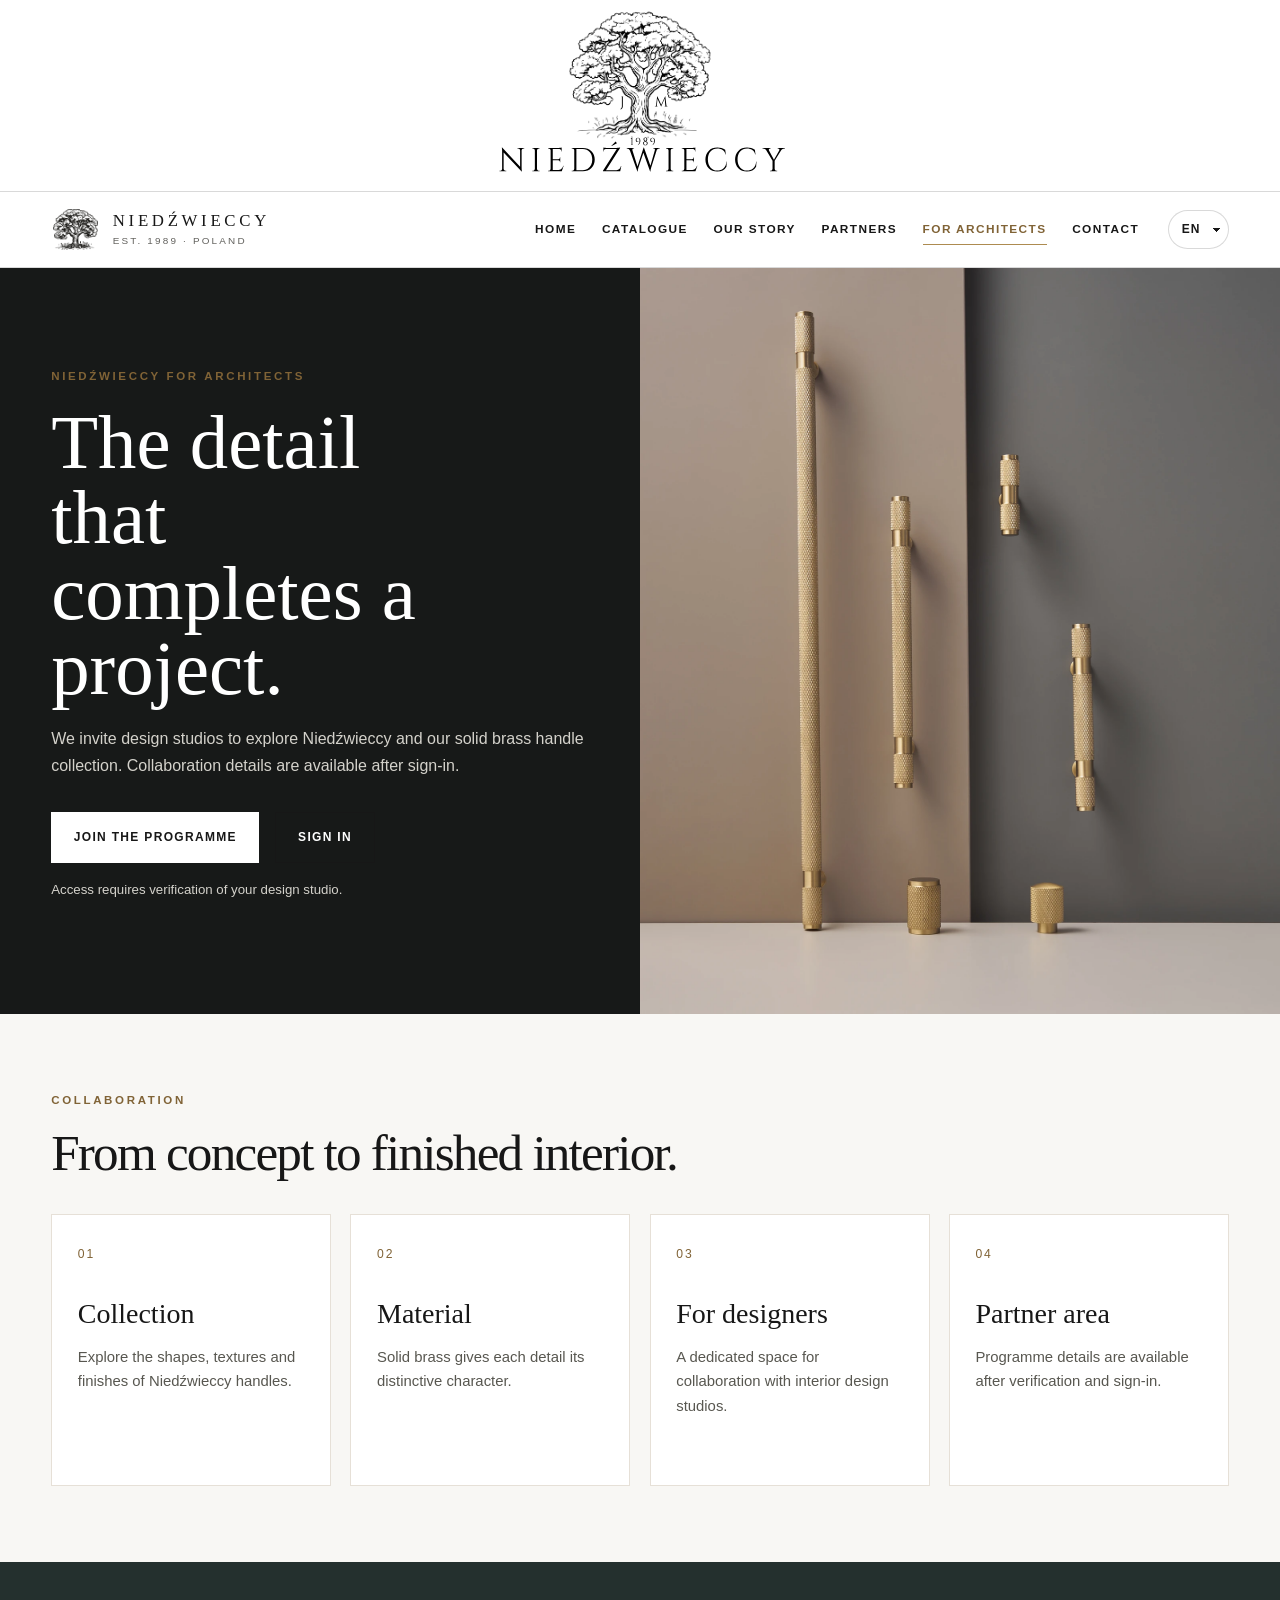
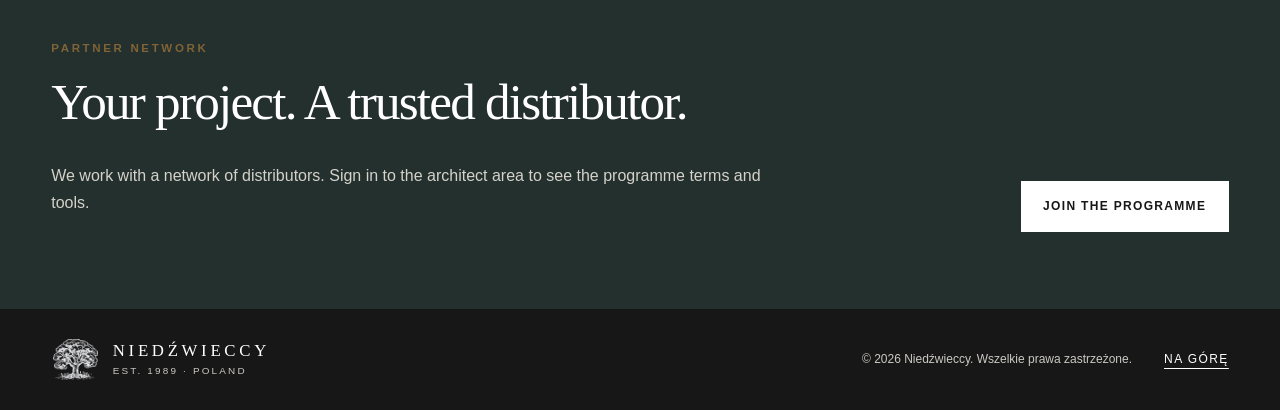
==== commit 07b15ae7: "Keep architect programme terms behind sign-in" ====
--- a/dla-architektow.html
+++ b/dla-architektow.html
@@ -4,7 +4,7 @@
     <meta charset="utf-8" />
     <meta name="viewport" content="width=device-width, initial-scale=1" />
     <meta name="theme-color" content="#171717" />
-    <meta name="description" content="Program Niedźwieccy dla Architektów: katalog uchwytów z litego mosiądzu, próbki, dystrybutorzy i kody dla klientów." />
+    <meta name="description" content="Niedźwieccy dla Architektów — poznaj markę i dołącz do strefy współpracy dla pracowni projektowych." />
     <meta property="og:type" content="website" />
     <meta property="og:title" content="Dla Architektów — Niedźwieccy" />
     <meta property="og:description" content="Poznaj program współpracy dla pracowni projektowych." />
@@ -38,7 +38,7 @@
         <div class="architect-hero-copy reveal">
           <div class="section-kicker" data-architect-copy="kicker">NIEDŹWIECCY DLA ARCHITEKTÓW</div>
           <h1 data-architect-copy="title">Detal, który domyka projekt.</h1>
-          <p data-architect-copy="lead">Poznaj kolekcję uchwytów z litego mosiądzu i korzystaj z narzędzi do pracy z klientem — od wyboru wariantu po realizację u dystrybutora.</p>
+          <p data-architect-copy="lead">Zapraszamy pracownie projektowe do poznania marki Niedźwieccy i kolekcji uchwytów z litego mosiądzu. Szczegóły współpracy przedstawiamy po zalogowaniu.</p>
           <div class="architect-actions"><a class="button button-light" data-architect-panel href="https://niedzwieccy-architekci-staging.netlify.app/" data-architect-copy="join">Dołącz do programu</a><a class="button button-ghost" data-architect-panel href="https://niedzwieccy-architekci-staging.netlify.app/" data-architect-copy="login">Zaloguj się</a></div>
           <p class="architect-note" data-architect-copy="verification">Dostęp do programu wymaga weryfikacji pracowni.</p>
         </div>
@@ -48,18 +48,18 @@
         <div class="section-kicker" data-architect-copy="benefitsKicker">WSPÓŁPRACA</div>
         <h2 data-architect-copy="benefitsTitle">Od koncepcji do gotowego wnętrza.</h2>
         <div class="architect-benefits-grid">
-          <article><span>01</span><h3 data-architect-copy="catalogTitle">Katalog i detale</h3><p data-architect-copy="catalogBody">Zdjęcia, warianty, wymiary, rozstawy i ceny detaliczne brutto w jednym miejscu.</p></article>
-          <article><span>02</span><h3 data-architect-copy="samplesTitle">Próbki do projektu</h3><p data-architect-copy="samplesBody">Po zatwierdzeniu konta możesz wnioskować o próbki wybranych modeli.</p></article>
-          <article><span>03</span><h3 data-architect-copy="codesTitle">Kod dla klienta</h3><p data-architect-copy="codesBody">Jednorazowy kod, powiązany z wybranym dystrybutorem, daje klientowi 10% rabatu.</p></article>
-          <article><span>04</span><h3 data-architect-copy="earningsTitle">Wynagrodzenie</h3><p data-architect-copy="earningsBody">7% od potwierdzonej sprzedaży detalicznej netto po rabacie, z uwzględnieniem zwrotów i korekt.</p></article>
+          <article><span>01</span><h3 data-architect-copy="catalogTitle">Kolekcja</h3><p data-architect-copy="catalogBody">Poznaj formy, faktury i wykończenia uchwytów Niedźwieccy.</p></article>
+          <article><span>02</span><h3 data-architect-copy="materialTitle">Materiał</h3><p data-architect-copy="materialBody">Lity mosiądz nadaje detalom wyrazisty charakter.</p></article>
+          <article><span>03</span><h3 data-architect-copy="studioTitle">Dla projektantów</h3><p data-architect-copy="studioBody">Tworzymy przestrzeń współpracy z pracowniami wnętrz.</p></article>
+          <article><span>04</span><h3 data-architect-copy="partnerTitle">Strefa partnera</h3><p data-architect-copy="partnerBody">Szczegóły programu są dostępne po weryfikacji i zalogowaniu.</p></article>
         </div>
       </section>
       <section class="architect-final">
-        <div><div class="section-kicker" data-architect-copy="networkKicker">SIEĆ PARTNERÓW</div><h2 data-architect-copy="networkTitle">Twój projekt. Sprawdzony dystrybutor.</h2><p data-architect-copy="networkBody">Architekt wybiera partnera z dostępnej sieci. Zamówienie realizuje dystrybutor; architekt może śledzić powiązane kody i wynagrodzenia w swoim panelu.</p></div>
+        <div><div class="section-kicker" data-architect-copy="networkKicker">SIEĆ PARTNERÓW</div><h2 data-architect-copy="networkTitle">Twój projekt. Sprawdzony dystrybutor.</h2><p data-architect-copy="networkBody">Współpracujemy z siecią dystrybutorów. Warunki i narzędzia programu poznasz po zalogowaniu do strefy architekta.</p></div>
         <a class="button button-light" data-architect-panel href="https://niedzwieccy-architekci-staging.netlify.app/" data-architect-copy="join">Dołącz do programu</a>
       </section>
     </main>
     <footer><a class="brand brand-footer" href="index.html" data-site-link aria-label="Niedźwieccy"><span class="brand-tree" aria-hidden="true"></span><span class="brand-copy"><strong>NIEDŹWIECCY</strong><small>EST. 1989 · POLAND</small></span></a><p>© <span data-year></span> Niedźwieccy. Wszelkie prawa zastrzeżone.</p><a href="#top" class="back-top">Na górę</a></footer>
-    <script src="navigation.js?v=2"></script><script src="page-copy.js?v=1"></script><script src="script.js?v=9"></script><script src="architect-page.js?v=1"></script>
+    <script src="navigation.js?v=2"></script><script src="page-copy.js?v=1"></script><script src="script.js?v=9"></script><script src="architect-page.js?v=2"></script>
   </body>
 </html>
